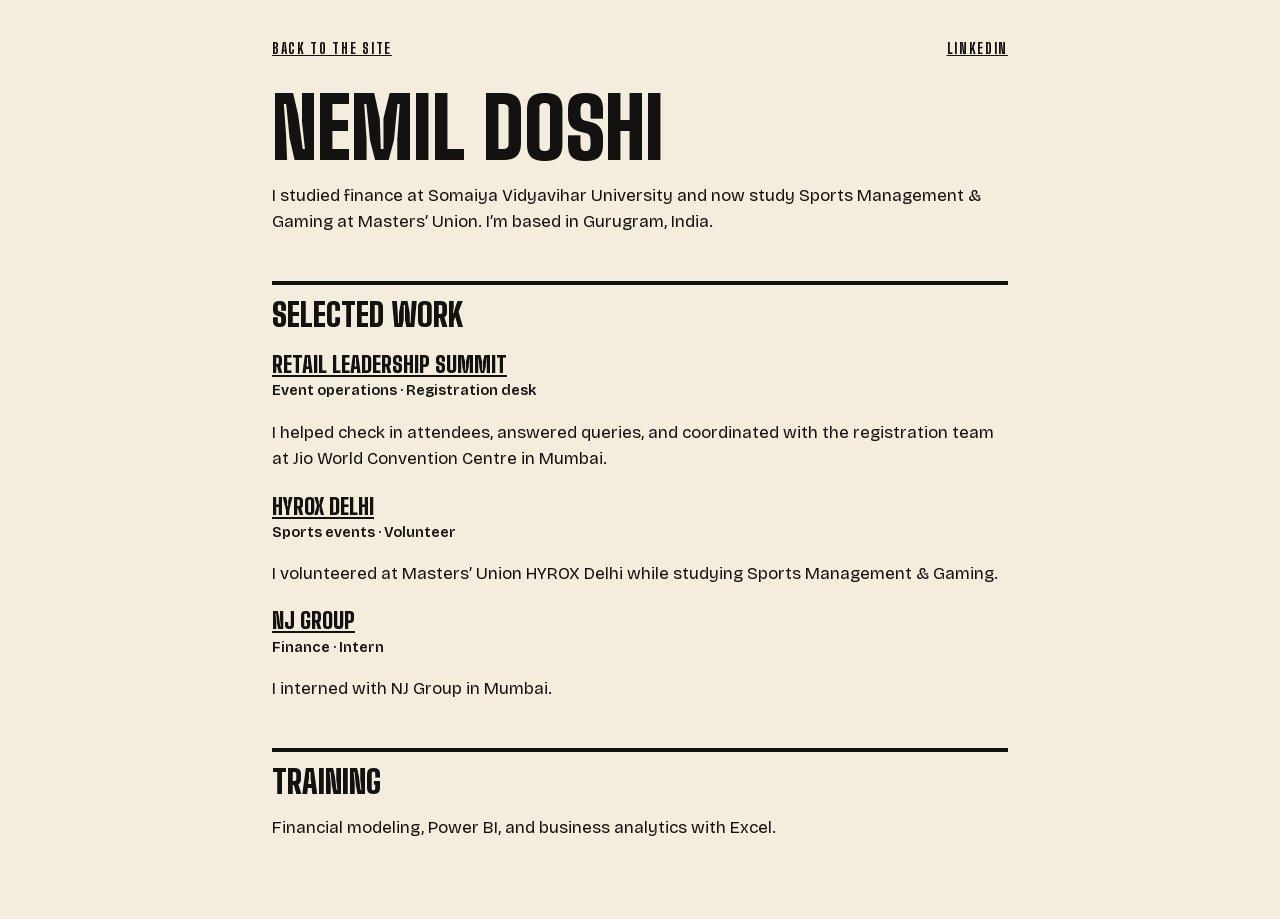
==== all.html @ d457b9bc "Adapt the cinematic portfolio template for Nemil Doshi" ====
<!doctype html>
<html lang="en">
<head>
<meta charset="utf-8">
<meta name="viewport" content="width=device-width, initial-scale=1">
<meta name="robots" content="noindex">
<title>Everything on one page · Nemil Doshi</title>
<meta name="description" content="Nemil Doshi’s portfolio on one page.">
<link rel="icon" href="data:image/svg+xml,%3Csvg xmlns='http://www.w3.org/2000/svg' viewBox='0 0 64 64'%3E%3Ccircle cx='32' cy='32' r='28' fill='%23f4ecdc' stroke='%23141210' stroke-width='5'/%3E%3Crect x='28' y='18' width='8' height='28' rx='4' fill='%23141210'/%3E%3C/svg%3E">
<style>
@font-face{font-family:"Big Shoulders";src:url(big-shoulders-display.woff2) format("woff2");font-weight:700 900}
@font-face{font-family:"Big Shoulders";src:url(big-shoulders-display-ext.woff2) format("woff2");font-weight:700 900;unicode-range:U+0100-02BA,U+20A0-20C4}
@font-face{font-family:"Bricolage";src:url(bricolage-grotesque.woff2) format("woff2");font-weight:400 800}
@font-face{font-family:"Bricolage";src:url(bricolage-grotesque-ext.woff2) format("woff2");font-weight:400 800;unicode-range:U+0100-02BA,U+20A0-20C4}
:root{--ink:#141210;--paper:#f4ecdc;--accent:#d1504e}
*{box-sizing:border-box}
body{margin:0;background:var(--paper);color:var(--ink);font:400 17px/1.55 Bricolage,system-ui,sans-serif}
main{max-width:780px;margin:0 auto;padding:28px 22px 60px}
a{color:inherit}
:focus-visible{outline:3px solid var(--accent);outline-offset:2px}
.top{display:flex;justify-content:space-between;gap:12px;font:800 14px/1 "Big Shoulders",sans-serif;letter-spacing:.12em;text-transform:uppercase;margin-bottom:34px}
h1{font:900 clamp(48px,10vw,84px)/.9 "Big Shoulders",sans-serif;text-transform:uppercase;margin:0 0 12px}
h2{font:900 32px/1 "Big Shoulders",sans-serif;text-transform:uppercase;margin:46px 0 14px;padding-top:14px;border-top:4px solid var(--ink)}
h3{font:900 22px/1.05 "Big Shoulders",sans-serif;text-transform:uppercase;margin:22px 0 4px}
.meta{font-size:14.5px;font-weight:600;margin:0 0 6px}
ul{padding-left:20px}
.deal{display:grid;grid-template-columns:auto 1fr;gap:4px 18px}
.deal dt{font-weight:700}.deal dd{margin:0}
blockquote{margin:16px 0 4px;font-size:17.5px}
.note{font-size:13.5px;margin-top:40px}
</style>
</head>
<body>
<main>
<p class="top"><a href="index.html">Back to the site</a><a href="https://www.linkedin.com/in/nemil-doshi-08b6272b7/">LinkedIn</a></p>
<h1>Nemil Doshi</h1><p>I studied finance at Somaiya Vidyavihar University and now study Sports Management &amp; Gaming at Masters’ Union. I’m based in Gurugram, India.</p>
<h2>Selected work</h2><h3><a href="project.html?p=retail-summit">Retail Leadership Summit</a></h3><p class="meta">Event operations · Registration desk</p><p>I helped check in attendees, answered queries, and coordinated with the registration team at Jio World Convention Centre in Mumbai.</p><h3><a href="project.html?p=hyrox">HYROX Delhi</a></h3><p class="meta">Sports events · Volunteer</p><p>I volunteered at Masters’ Union HYROX Delhi while studying Sports Management &amp; Gaming.</p><h3><a href="project.html?p=nj-group">NJ Group</a></h3><p class="meta">Finance · Intern</p><p>I interned with NJ Group in Mumbai.</p>
<h2>Training</h2><p>Financial modeling, Power BI, and business analytics with Excel.</p>
</main></body></html>
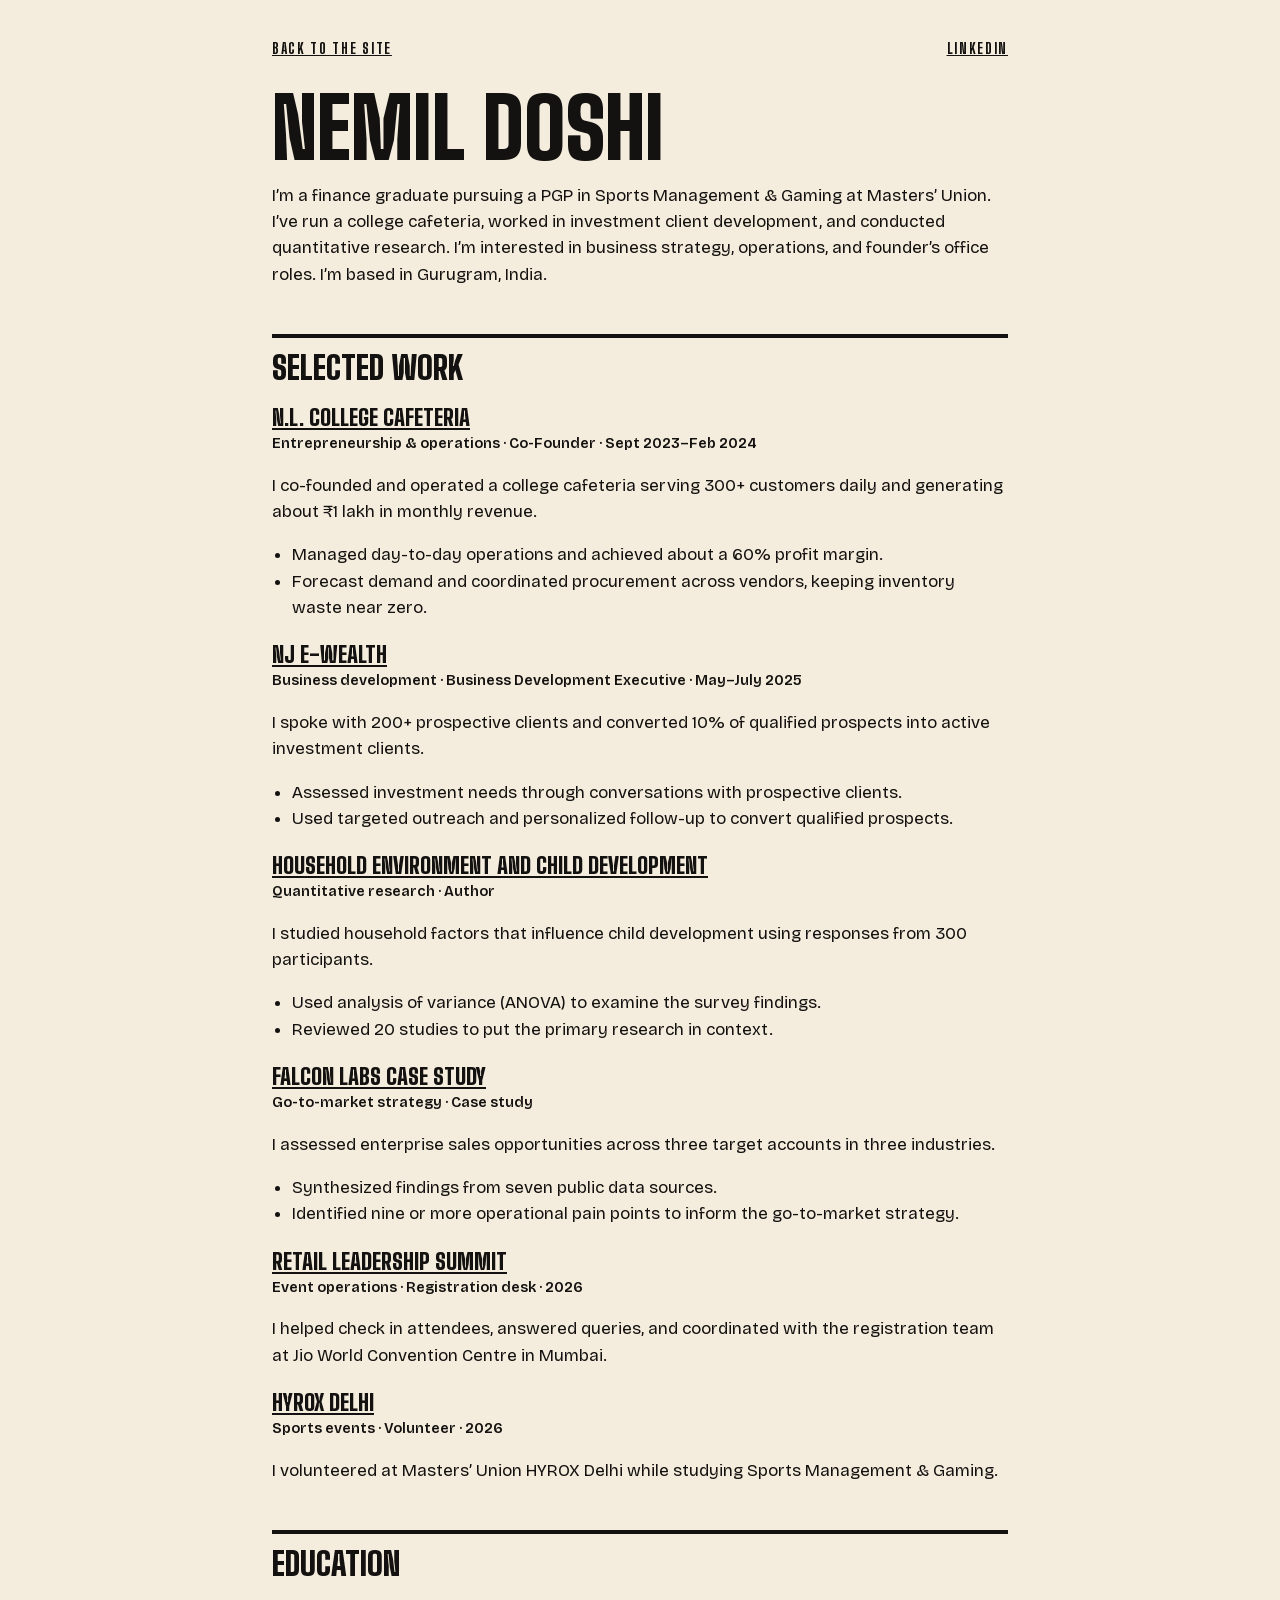
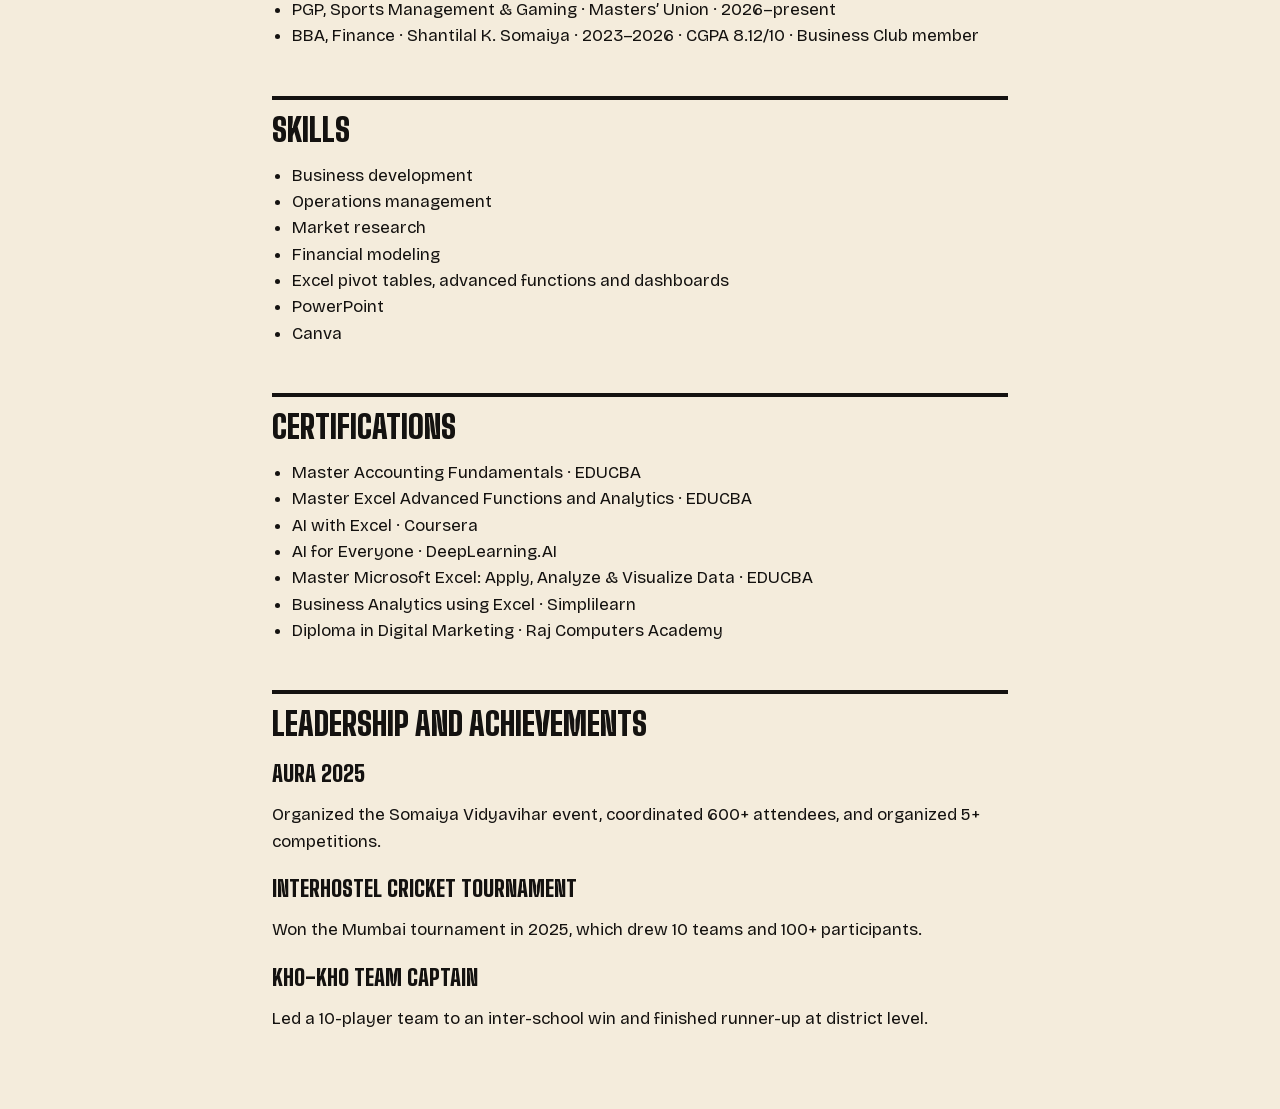
==== commit c72298ac: "Add résumé projects, education, and achievements" ====
--- a/all.html
+++ b/all.html
@@ -33,7 +33,22 @@
 <body>
 <main>
 <p class="top"><a href="index.html">Back to the site</a><a href="https://www.linkedin.com/in/nemil-doshi-08b6272b7/">LinkedIn</a></p>
-<h1>Nemil Doshi</h1><p>I studied finance at Somaiya Vidyavihar University and now study Sports Management &amp; Gaming at Masters’ Union. I’m based in Gurugram, India.</p>
-<h2>Selected work</h2><h3><a href="project.html?p=retail-summit">Retail Leadership Summit</a></h3><p class="meta">Event operations · Registration desk</p><p>I helped check in attendees, answered queries, and coordinated with the registration team at Jio World Convention Centre in Mumbai.</p><h3><a href="project.html?p=hyrox">HYROX Delhi</a></h3><p class="meta">Sports events · Volunteer</p><p>I volunteered at Masters’ Union HYROX Delhi while studying Sports Management &amp; Gaming.</p><h3><a href="project.html?p=nj-group">NJ Group</a></h3><p class="meta">Finance · Intern</p><p>I interned with NJ Group in Mumbai.</p>
-<h2>Training</h2><p>Financial modeling, Power BI, and business analytics with Excel.</p>
-</main></body></html>+<h1>Nemil Doshi</h1>
+<div id="profile"><p>Loading portfolio…</p></div>
+</main>
+<script type="module">
+import { D, esc, projects } from './folio-content.js?v=6';
+const list = items => `<ul>${items.map(item => `<li>${esc(item)}</li>`).join('')}</ul>`;
+document.getElementById('profile').innerHTML = `
+  <p>${esc(D.bio)} I’m based in Gurugram, India.</p>
+  <h2>Selected work</h2>
+  ${projects.map(p => `<h3><a href="project.html?p=${p.slug}">${esc(p.short)}</a></h3>
+    <p class="meta">${[p.type, p.role, p.year].filter(Boolean).map(esc).join(' · ')}</p>
+    <p>${esc(p.result)}</p>${p.highlights ? list(p.highlights) : ''}`).join('')}
+  <h2>Education</h2>${list(D.education.map(entry => entry.join(' · ')))}
+  <h2>Skills</h2>${list(D.skills)}
+  <h2>Certifications</h2>${list(D.certifications.map(entry => entry.join(' · ')))}
+  <h2>Leadership and achievements</h2>
+  ${D.achievements.map(([title, detail]) => `<h3>${esc(title)}</h3><p>${esc(detail)}</p>`).join('')}`;
+</script>
+</body></html>
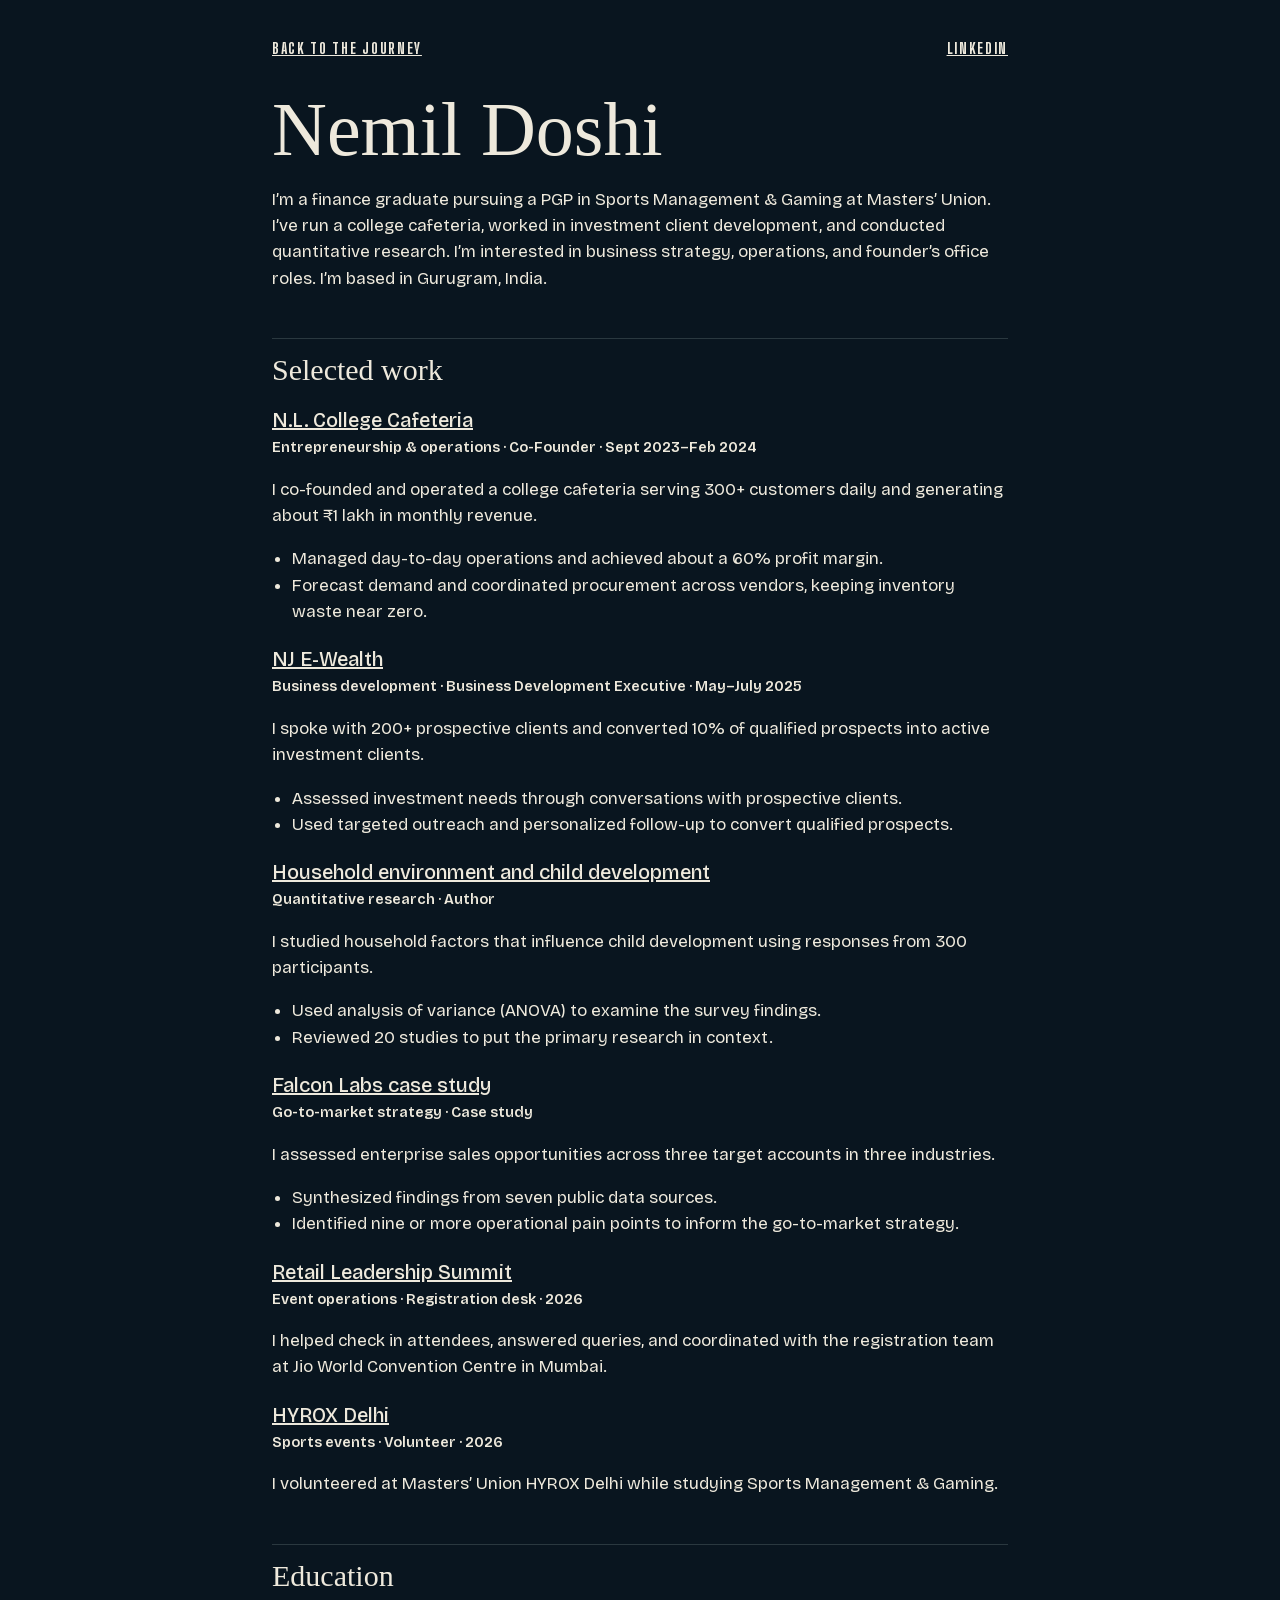
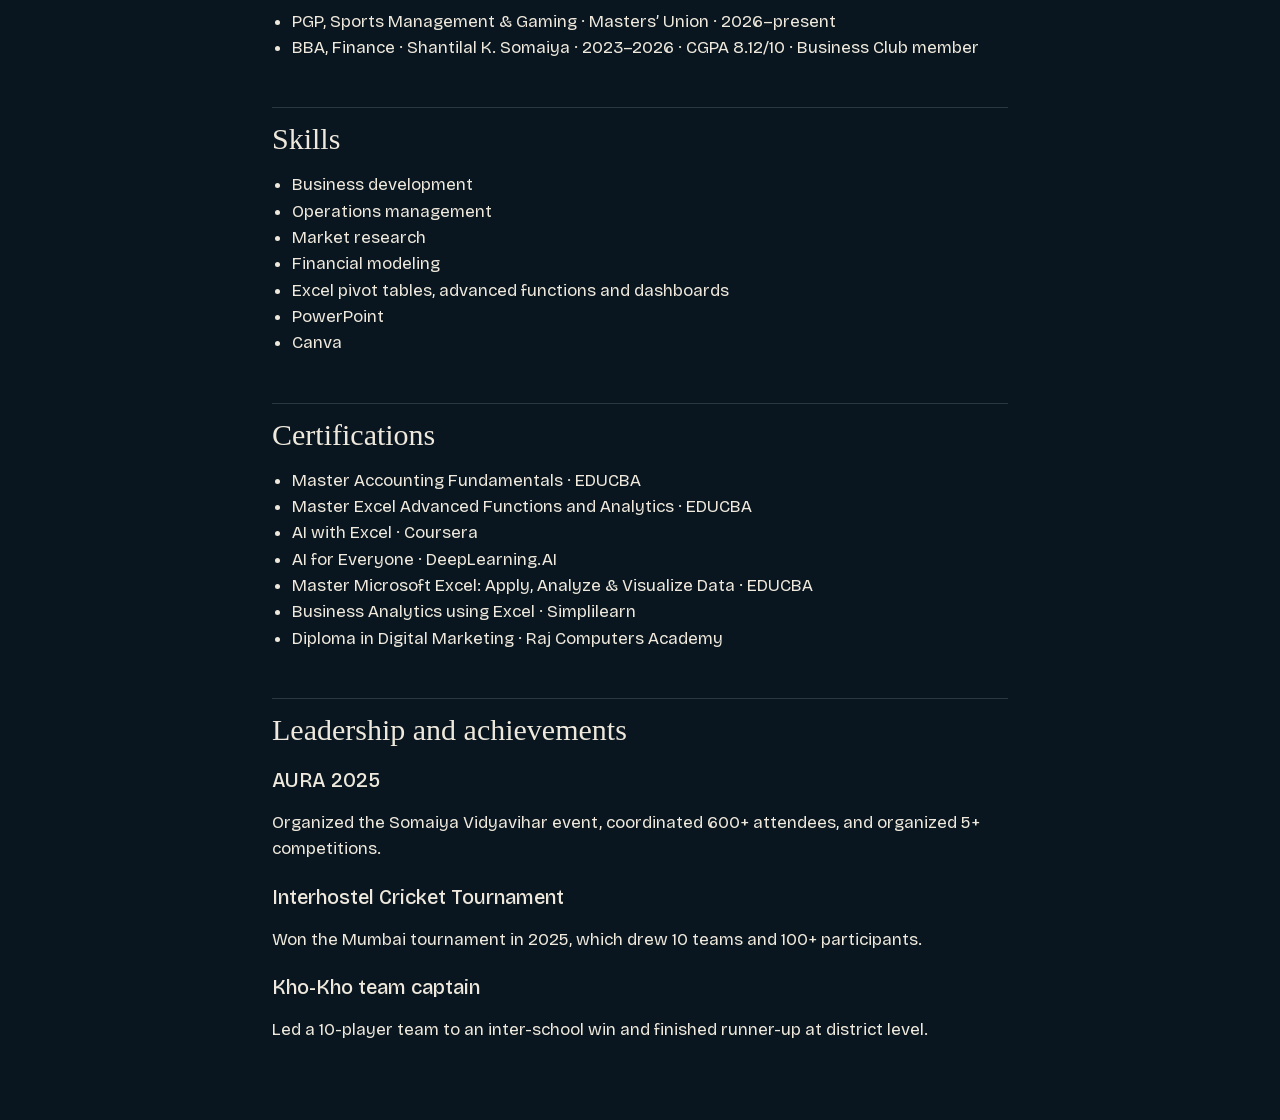
==== commit 5fcb5e82: "Build twelve-direction cricket journey with animated batter and chapter stories" ====
--- a/all.html
+++ b/all.html
@@ -12,16 +12,16 @@
 @font-face{font-family:"Big Shoulders";src:url(big-shoulders-display-ext.woff2) format("woff2");font-weight:700 900;unicode-range:U+0100-02BA,U+20A0-20C4}
 @font-face{font-family:"Bricolage";src:url(bricolage-grotesque.woff2) format("woff2");font-weight:400 800}
 @font-face{font-family:"Bricolage";src:url(bricolage-grotesque-ext.woff2) format("woff2");font-weight:400 800;unicode-range:U+0100-02BA,U+20A0-20C4}
-:root{--ink:#141210;--paper:#f4ecdc;--accent:#d1504e}
+:root{--ink:#eee9dc;--paper:#09151f;--accent:#d5bb83}
 *{box-sizing:border-box}
 body{margin:0;background:var(--paper);color:var(--ink);font:400 17px/1.55 Bricolage,system-ui,sans-serif}
 main{max-width:780px;margin:0 auto;padding:28px 22px 60px}
 a{color:inherit}
 :focus-visible{outline:3px solid var(--accent);outline-offset:2px}
 .top{display:flex;justify-content:space-between;gap:12px;font:800 14px/1 "Big Shoulders",sans-serif;letter-spacing:.12em;text-transform:uppercase;margin-bottom:34px}
-h1{font:900 clamp(48px,10vw,84px)/.9 "Big Shoulders",sans-serif;text-transform:uppercase;margin:0 0 12px}
-h2{font:900 32px/1 "Big Shoulders",sans-serif;text-transform:uppercase;margin:46px 0 14px;padding-top:14px;border-top:4px solid var(--ink)}
-h3{font:900 22px/1.05 "Big Shoulders",sans-serif;text-transform:uppercase;margin:22px 0 4px}
+h1{font:400 clamp(44px,10vw,76px)/1.05 Georgia,serif;margin:0 0 12px}
+h2{font:400 30px/1.1 Georgia,serif;margin:46px 0 14px;padding-top:14px;border-top:1px solid #aec0bc33}
+h3{font:500 20px/1.25 Bricolage,system-ui,sans-serif;margin:22px 0 4px}
 .meta{font-size:14.5px;font-weight:600;margin:0 0 6px}
 ul{padding-left:20px}
 .deal{display:grid;grid-template-columns:auto 1fr;gap:4px 18px}
@@ -32,7 +32,7 @@
 </head>
 <body>
 <main>
-<p class="top"><a href="index.html">Back to the site</a><a href="https://www.linkedin.com/in/nemil-doshi-08b6272b7/">LinkedIn</a></p>
+<p class="top"><a href="index.html">Back to the journey</a><a href="https://www.linkedin.com/in/nemil-doshi-08b6272b7/">LinkedIn</a></p>
 <h1>Nemil Doshi</h1>
 <div id="profile"><p>Loading portfolio…</p></div>
 </main>
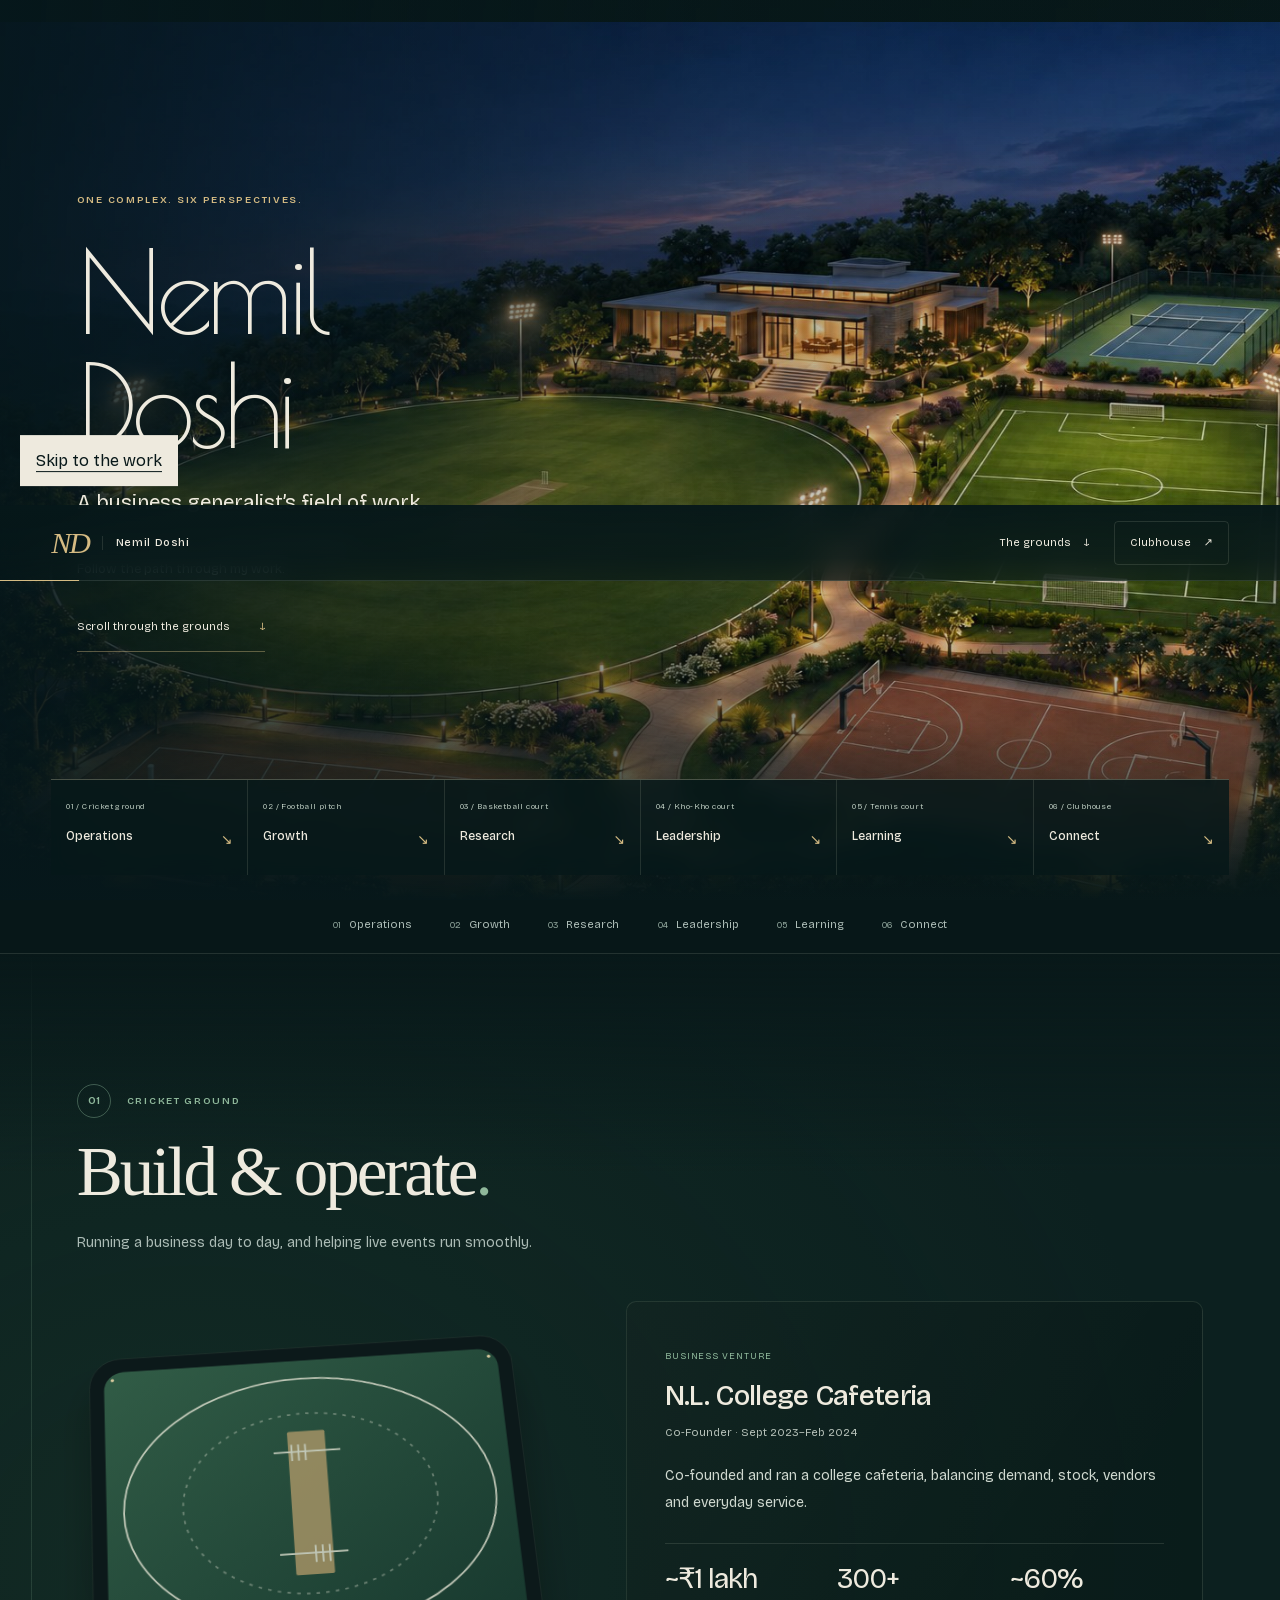
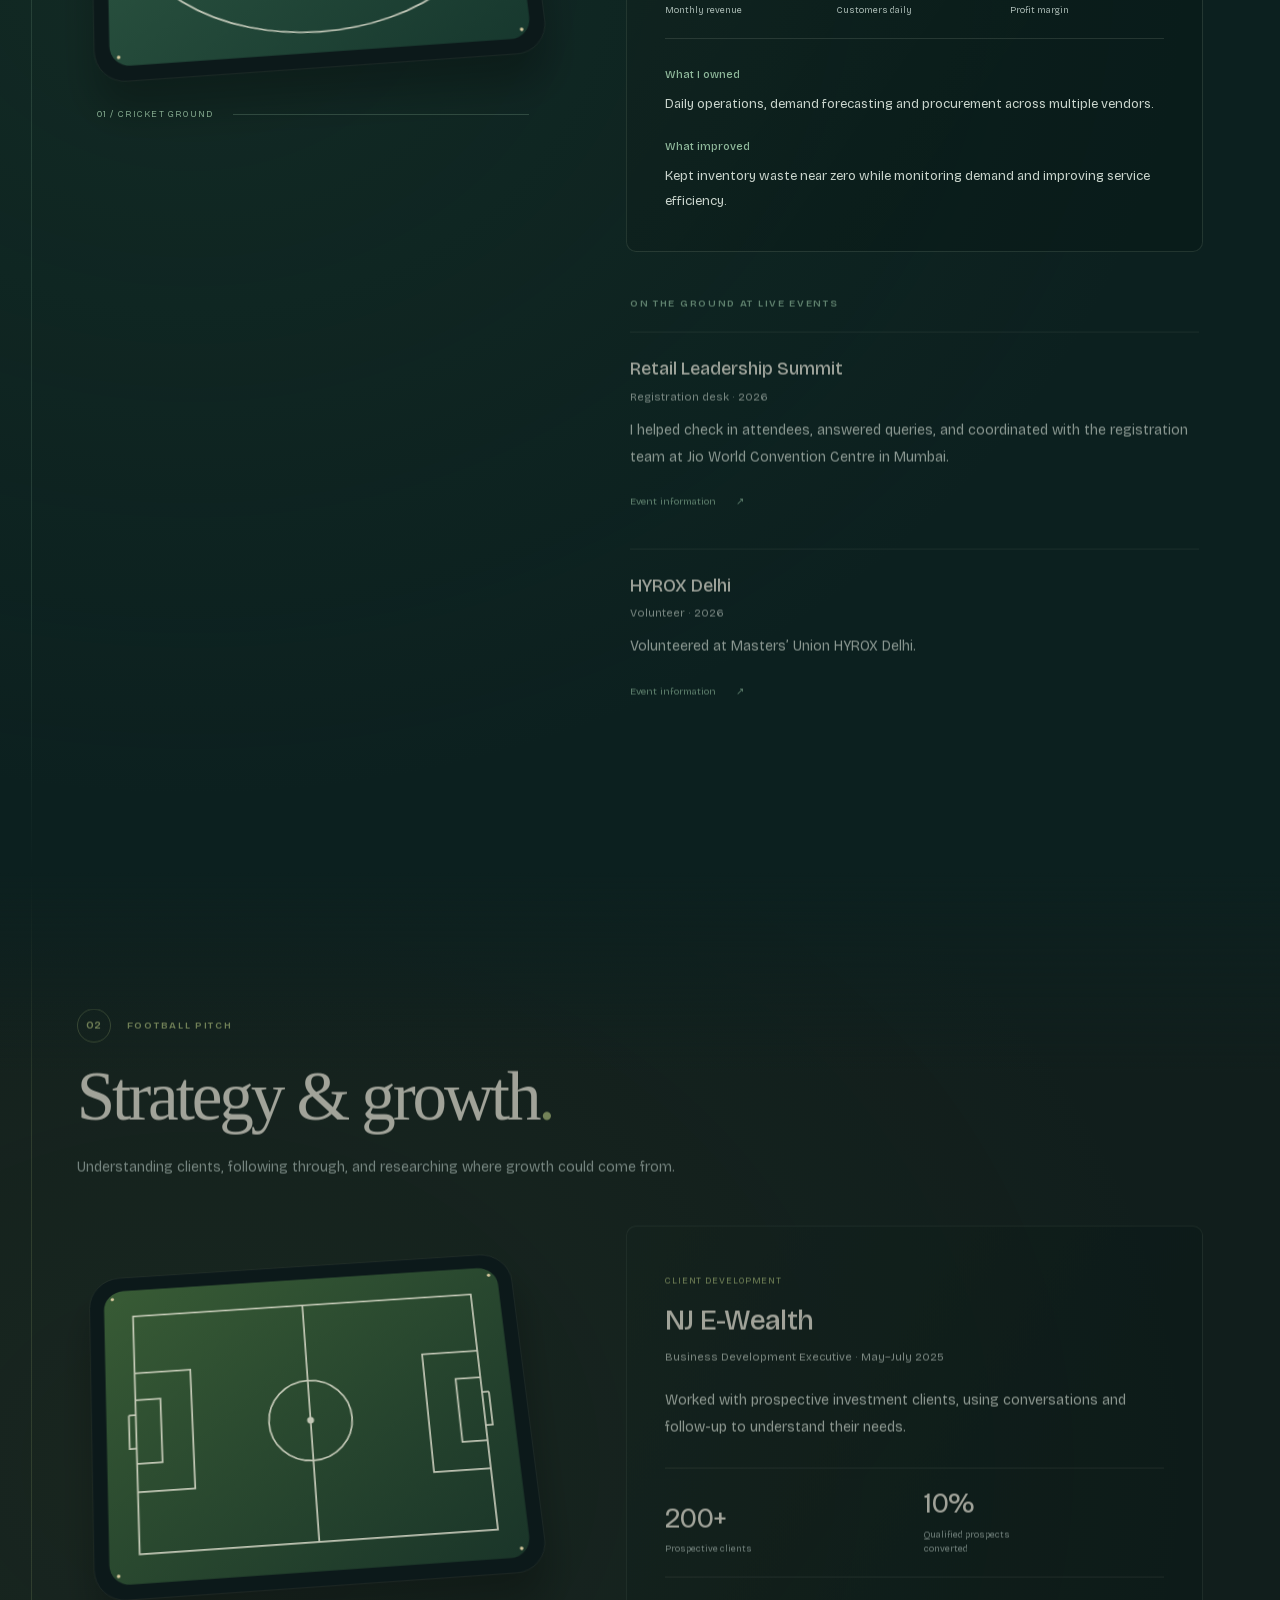
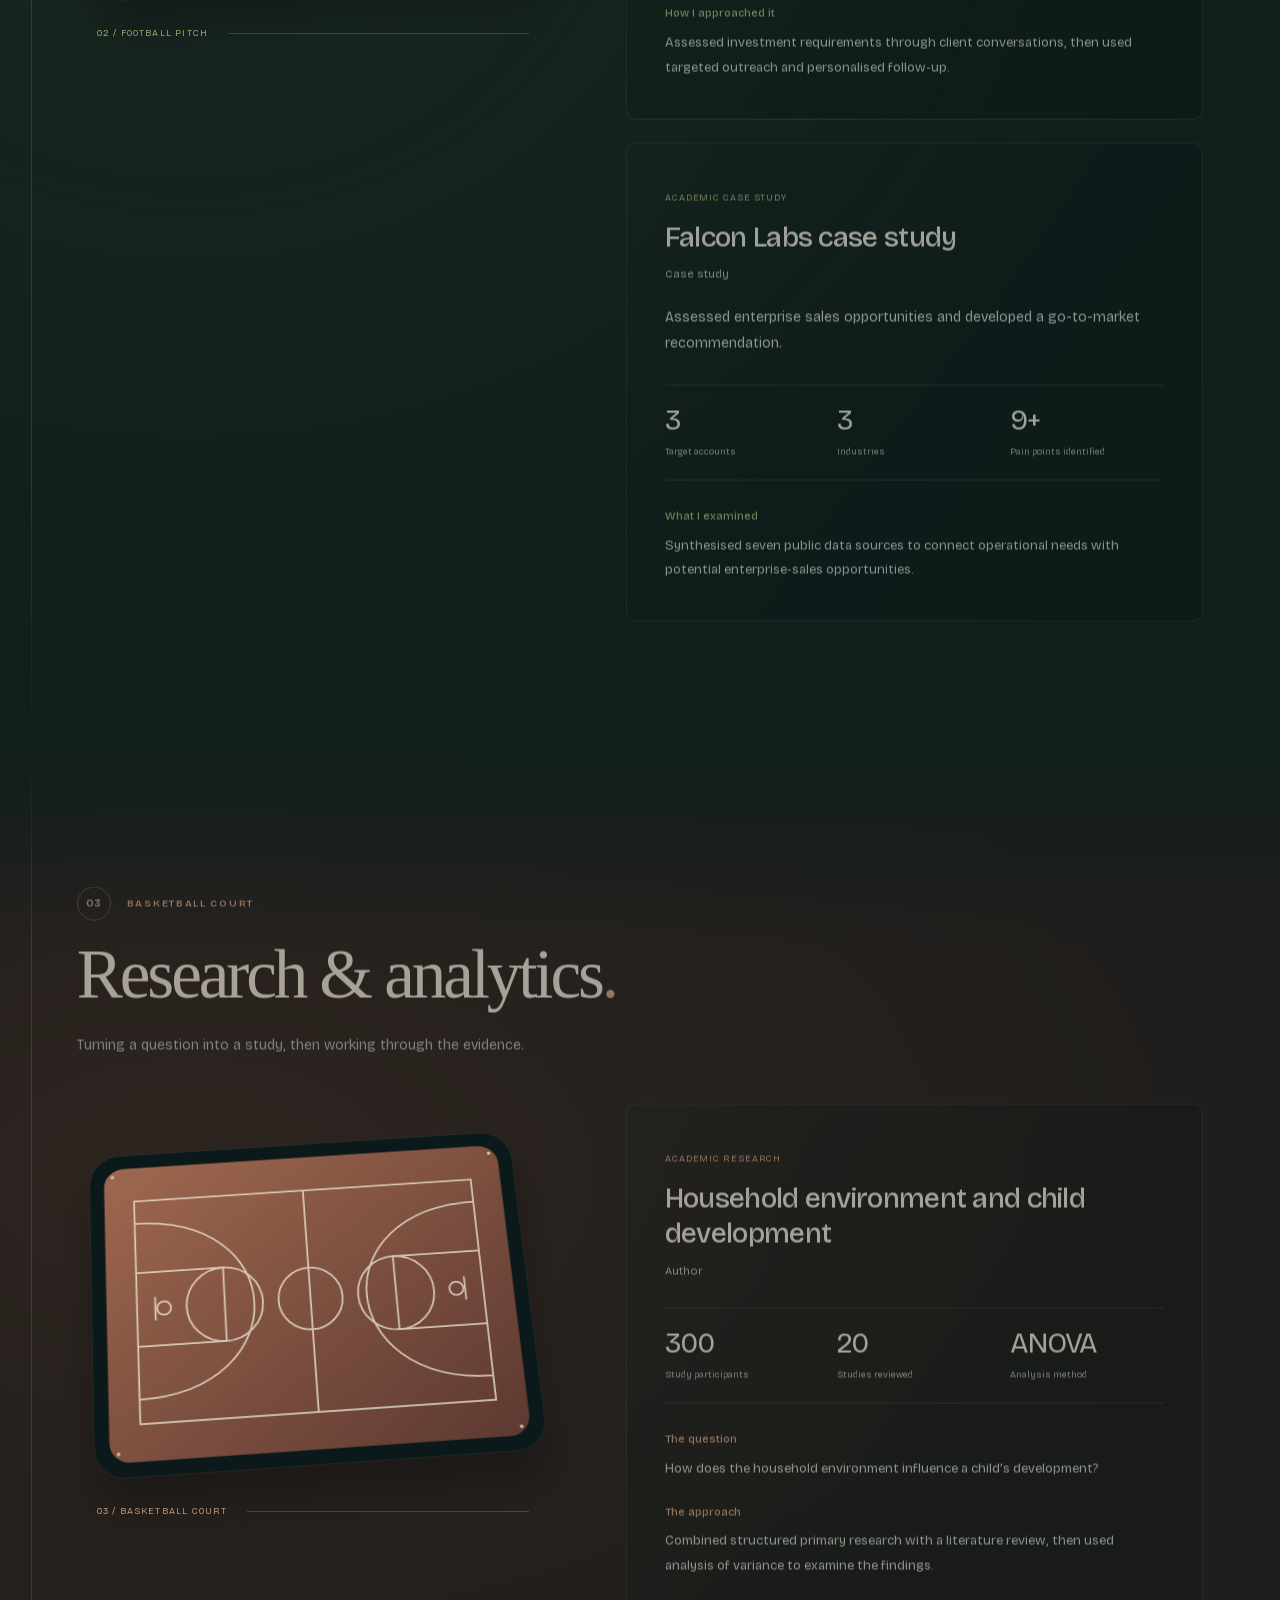
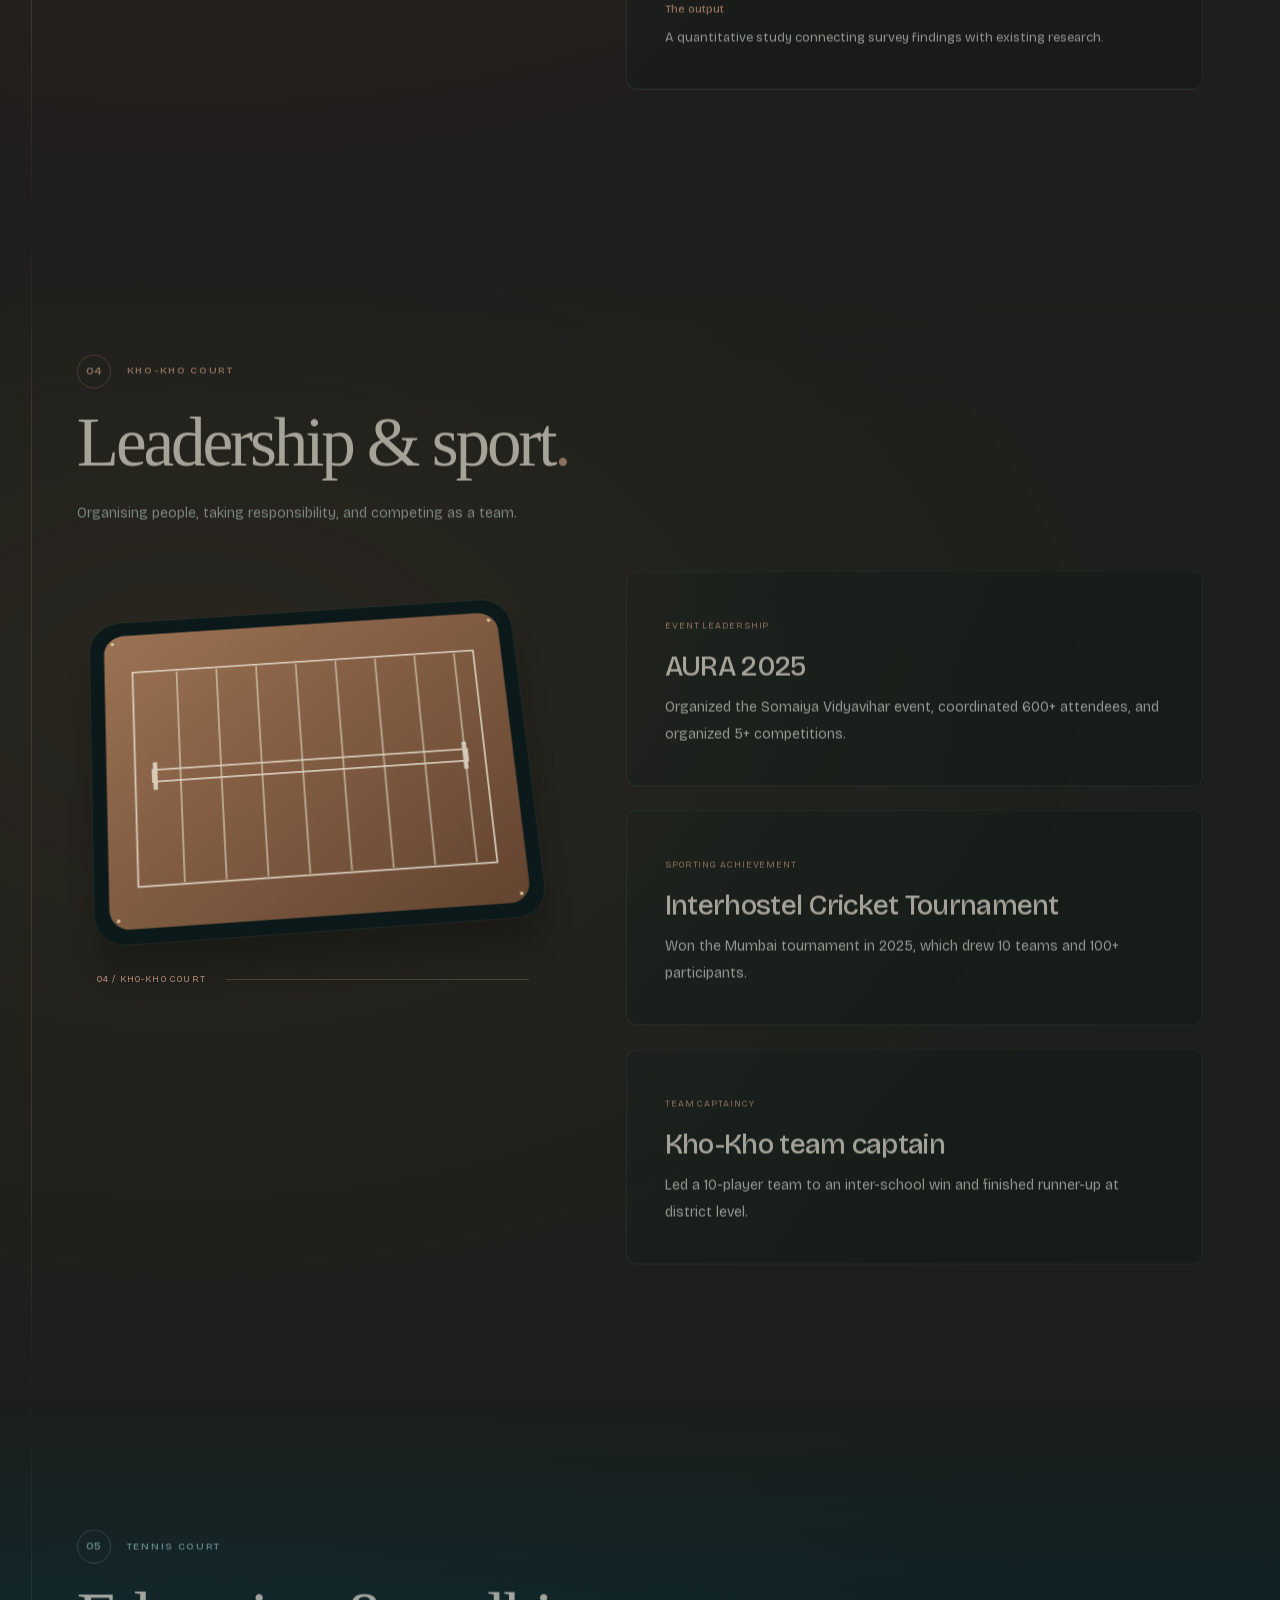
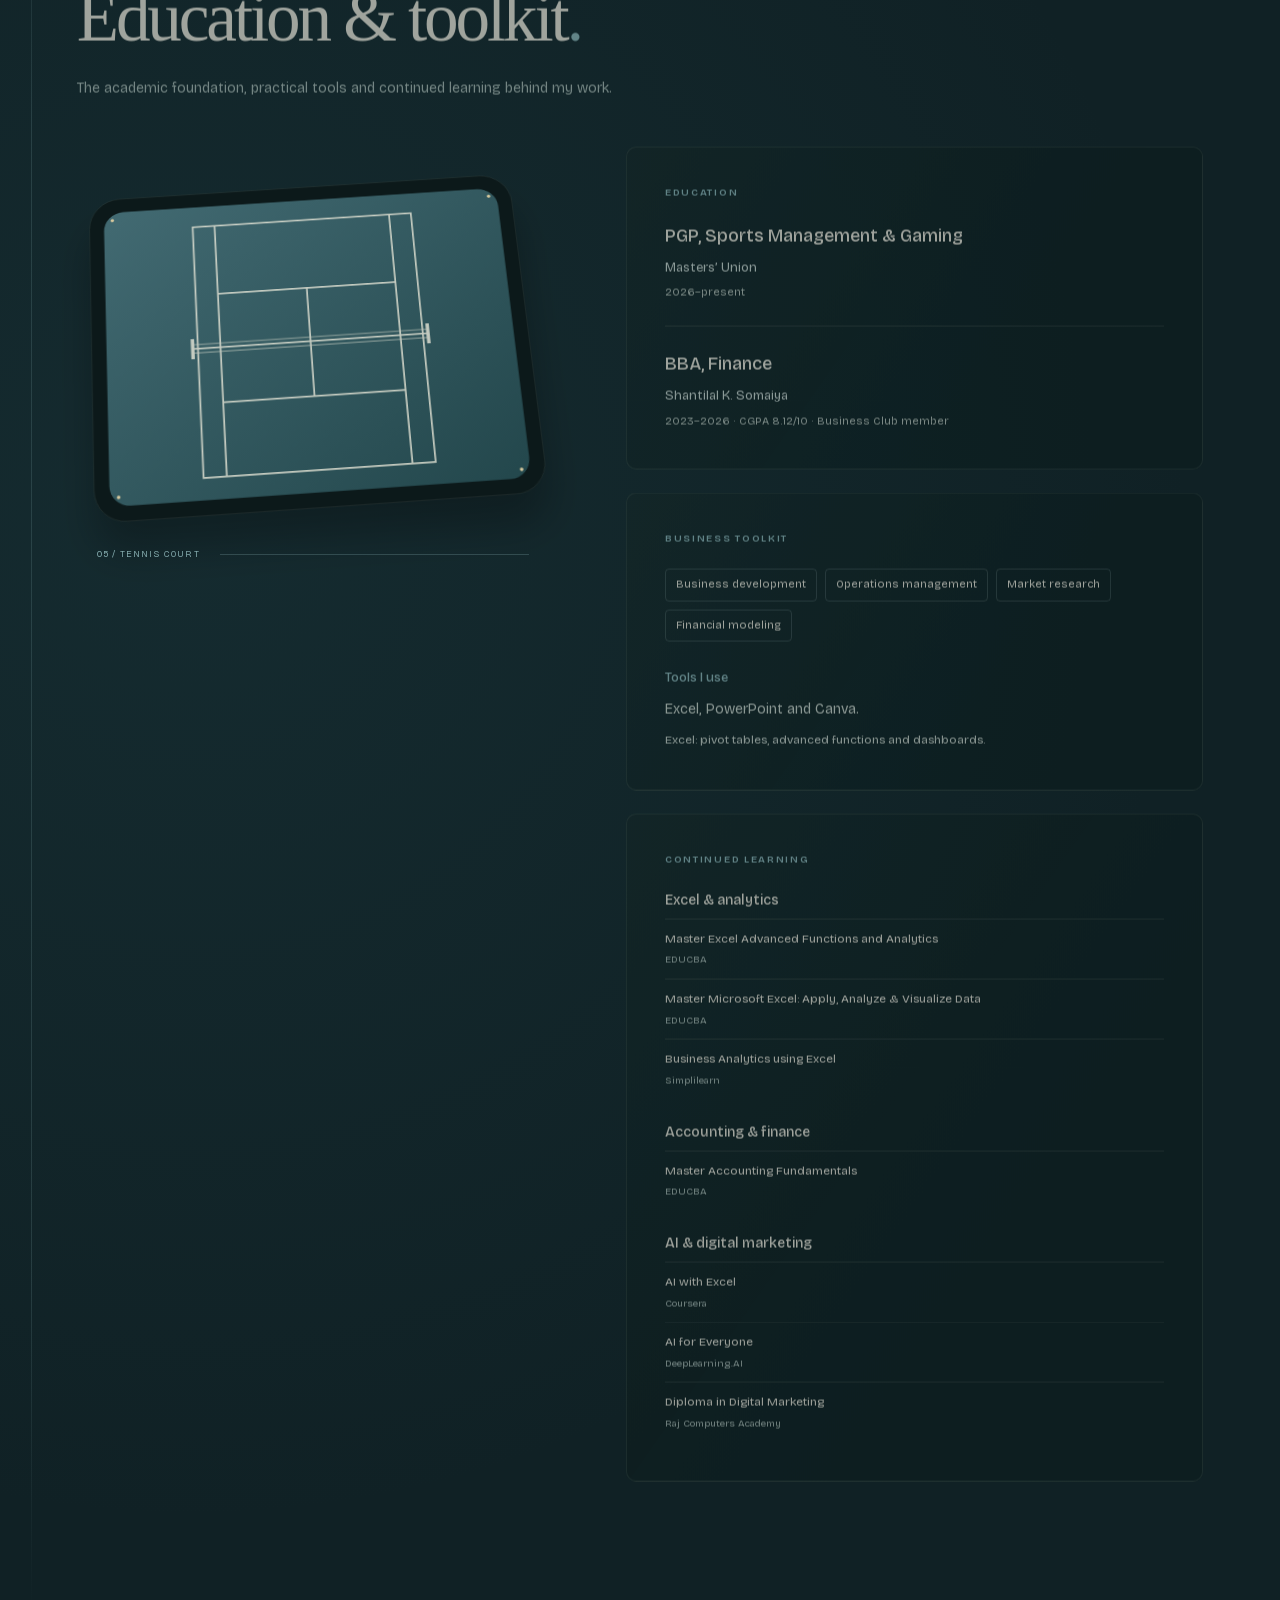
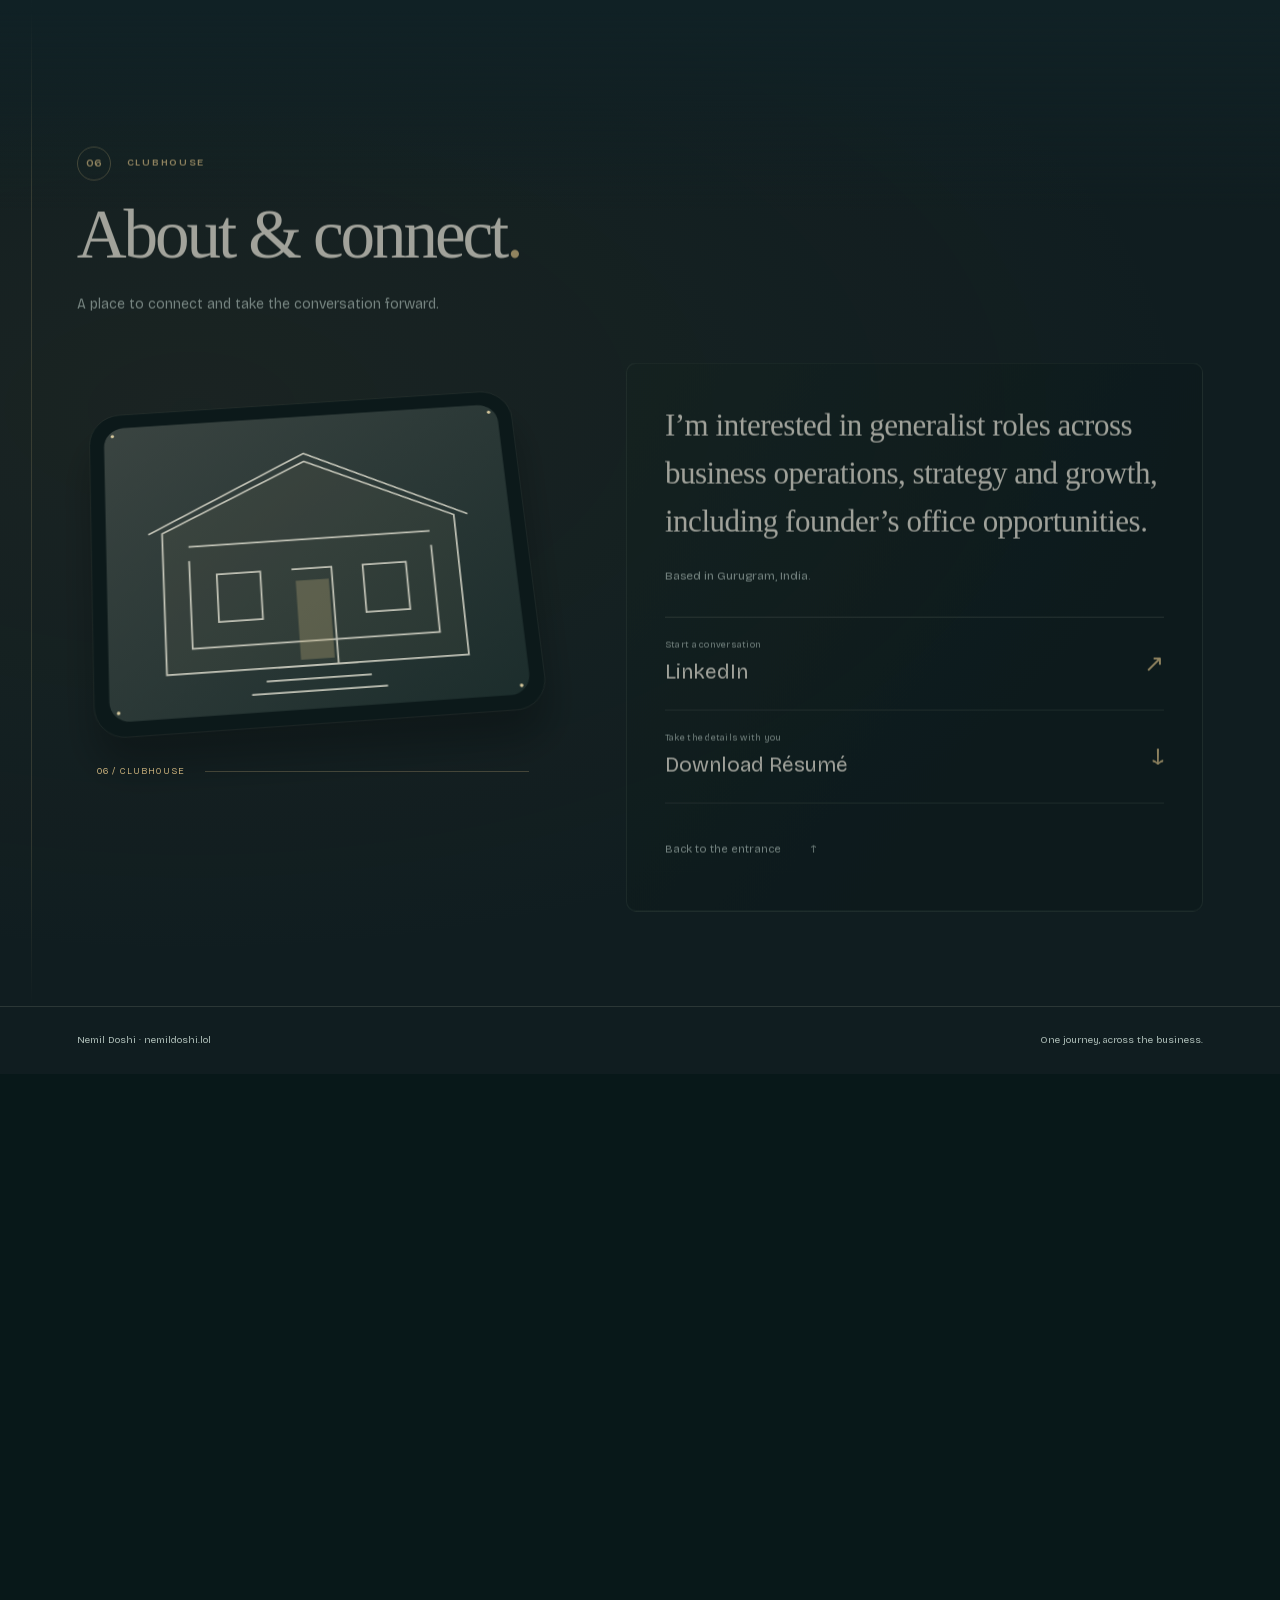
==== commit 62de1db7: "Build a continuous six-ground sports complex portfolio with inline projects and clubhouse links" ====
--- a/all.html
+++ b/all.html
@@ -1,54 +1 @@
-<!doctype html>
-<html lang="en">
-<head>
-<meta charset="utf-8">
-<meta name="viewport" content="width=device-width, initial-scale=1">
-<meta name="robots" content="noindex">
-<title>Everything on one page · Nemil Doshi</title>
-<meta name="description" content="Nemil Doshi’s portfolio on one page.">
-<link rel="icon" href="data:image/svg+xml,%3Csvg xmlns='http://www.w3.org/2000/svg' viewBox='0 0 64 64'%3E%3Ccircle cx='32' cy='32' r='28' fill='%23f4ecdc' stroke='%23141210' stroke-width='5'/%3E%3Crect x='28' y='18' width='8' height='28' rx='4' fill='%23141210'/%3E%3C/svg%3E">
-<style>
-@font-face{font-family:"Big Shoulders";src:url(big-shoulders-display.woff2) format("woff2");font-weight:700 900}
-@font-face{font-family:"Big Shoulders";src:url(big-shoulders-display-ext.woff2) format("woff2");font-weight:700 900;unicode-range:U+0100-02BA,U+20A0-20C4}
-@font-face{font-family:"Bricolage";src:url(bricolage-grotesque.woff2) format("woff2");font-weight:400 800}
-@font-face{font-family:"Bricolage";src:url(bricolage-grotesque-ext.woff2) format("woff2");font-weight:400 800;unicode-range:U+0100-02BA,U+20A0-20C4}
-:root{--ink:#eee9dc;--paper:#09151f;--accent:#d5bb83}
-*{box-sizing:border-box}
-body{margin:0;background:var(--paper);color:var(--ink);font:400 17px/1.55 Bricolage,system-ui,sans-serif}
-main{max-width:780px;margin:0 auto;padding:28px 22px 60px}
-a{color:inherit}
-:focus-visible{outline:3px solid var(--accent);outline-offset:2px}
-.top{display:flex;justify-content:space-between;gap:12px;font:800 14px/1 "Big Shoulders",sans-serif;letter-spacing:.12em;text-transform:uppercase;margin-bottom:34px}
-h1{font:400 clamp(44px,10vw,76px)/1.05 Georgia,serif;margin:0 0 12px}
-h2{font:400 30px/1.1 Georgia,serif;margin:46px 0 14px;padding-top:14px;border-top:1px solid #aec0bc33}
-h3{font:500 20px/1.25 Bricolage,system-ui,sans-serif;margin:22px 0 4px}
-.meta{font-size:14.5px;font-weight:600;margin:0 0 6px}
-ul{padding-left:20px}
-.deal{display:grid;grid-template-columns:auto 1fr;gap:4px 18px}
-.deal dt{font-weight:700}.deal dd{margin:0}
-blockquote{margin:16px 0 4px;font-size:17.5px}
-.note{font-size:13.5px;margin-top:40px}
-</style>
-</head>
-<body>
-<main>
-<p class="top"><a href="index.html">Back to the journey</a><a href="https://www.linkedin.com/in/nemil-doshi-08b6272b7/">LinkedIn</a></p>
-<h1>Nemil Doshi</h1>
-<div id="profile"><p>Loading portfolio…</p></div>
-</main>
-<script type="module">
-import { D, esc, projects } from './folio-content.js?v=6';
-const list = items => `<ul>${items.map(item => `<li>${esc(item)}</li>`).join('')}</ul>`;
-document.getElementById('profile').innerHTML = `
-  <p>${esc(D.bio)} I’m based in Gurugram, India.</p>
-  <h2>Selected work</h2>
-  ${projects.map(p => `<h3><a href="project.html?p=${p.slug}">${esc(p.short)}</a></h3>
-    <p class="meta">${[p.type, p.role, p.year].filter(Boolean).map(esc).join(' · ')}</p>
-    <p>${esc(p.result)}</p>${p.highlights ? list(p.highlights) : ''}`).join('')}
-  <h2>Education</h2>${list(D.education.map(entry => entry.join(' · ')))}
-  <h2>Skills</h2>${list(D.skills)}
-  <h2>Certifications</h2>${list(D.certifications.map(entry => entry.join(' · ')))}
-  <h2>Leadership and achievements</h2>
-  ${D.achievements.map(([title, detail]) => `<h3>${esc(title)}</h3><p>${esc(detail)}</p>`).join('')}`;
-</script>
-</body></html>
+<!doctype html><html lang="en"><head><meta charset="utf-8"><meta name="viewport" content="width=device-width,initial-scale=1"><meta http-equiv="refresh" content="0;url=index.html#cricket"><meta name="robots" content="noindex"><title>Nemil Doshi · Full portfolio</title></head><body><p><a href="index.html#cricket">Read the full portfolio</a></p></body></html>
